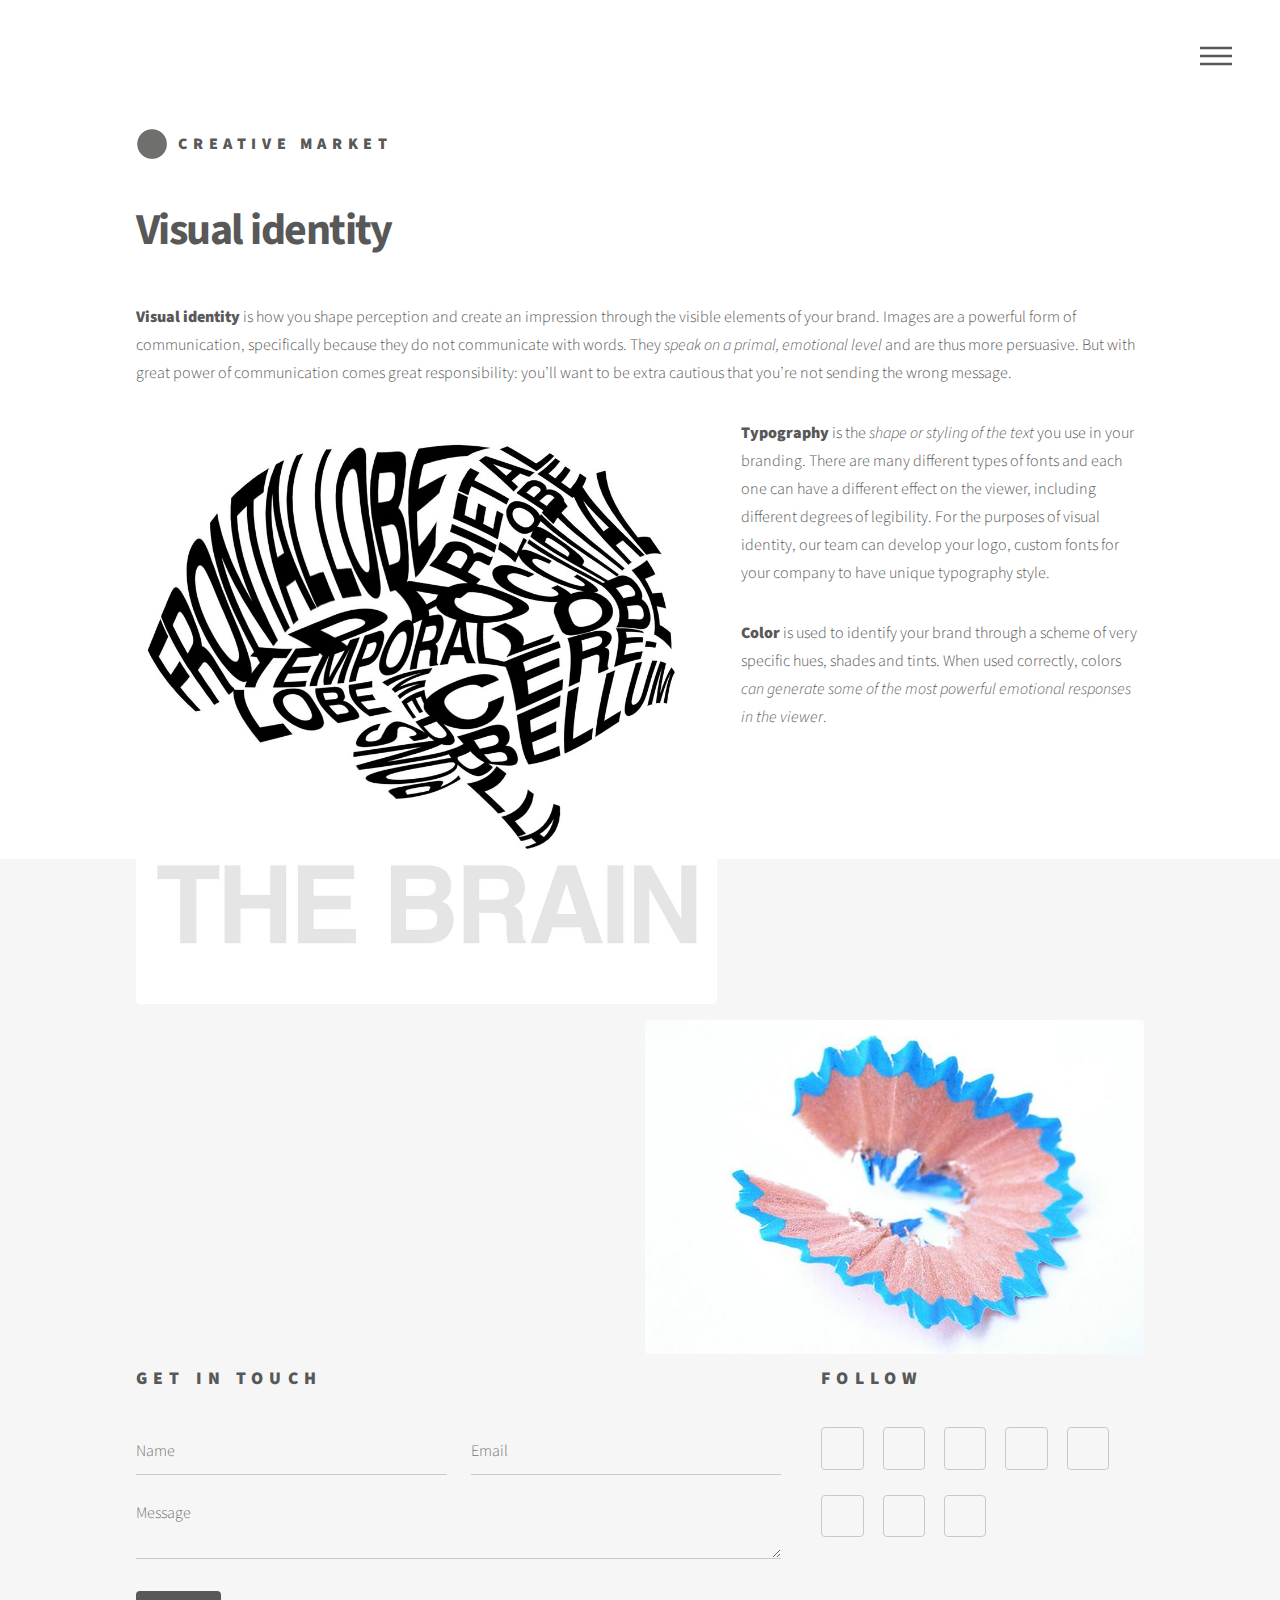
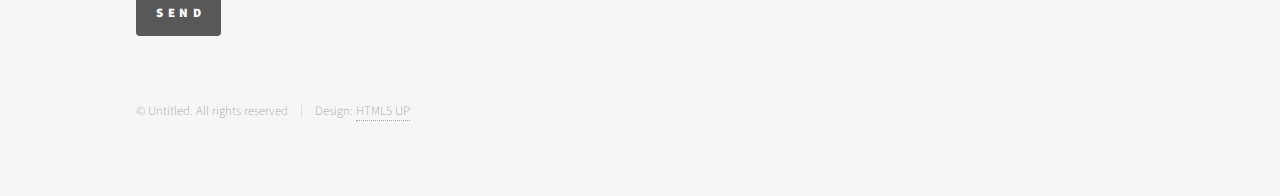
==== visual-identity.html @ d1fcfcc2 "Update visual-identity.html" ====
<!DOCTYPE HTML>

<html>
	<head>
		<meta charset="utf-8" />
		<meta name="viewport" content="width=device-width, initial-scale=1, user-scalable=no" />
		<link rel="stylesheet" href="assets/css/main.css" />
		<noscript><link rel="stylesheet" href="assets/css/noscript.css" /></noscript>
	</head>
	<body class="is-preload">
		<!-- Wrapper -->
			<div id="wrapper">

				<!-- Header -->
					<header id="header">
						<div class="inner">

							<!-- Logo -->
								<a href="index.html" class="logo">
									<span class="symbol"><img src="images/logo.jpg" alt="" /></span><span class="title">Creative Market</span>
								</a>

							<!-- Nav -->
								<nav>
									<ul>
										<li><a href="#menu">Menu</a></li>
									</ul>
								</nav>

						</div>
					</header>

				<!-- Menu -->
					<nav id="menu">
						<h2>Menu</h2>
						<ul>
							<li><a href="index.html">Home</a></li>
							<li><a href="business-analyses.html">Business analysis</a></li>
							<li><a href="social-networks.html">Social media marketing</a></li>
							<li><a href="visual-identity.html">Visual identity</a></li>
							<li><a href="elements.html">Visual identity</a></li>
						</ul>
					</nav>

				<!-- Main -->
					<div id="main">
						<div class="inner">
							<h1>Visual identity</h1>
							<p><strong>Visual identity</strong> is how you shape perception and create an impression through the visible elements of your brand.
								Images are a powerful form of communication, specifically because they do not communicate with words. 
								They <em>speak on a primal, emotional level</em> and are thus more persuasive. 
								But with great power of communication comes great responsibility: you’ll want to be extra cautious that you’re not sending the wrong message.
							</p>
							<p>
							<span class="image left"><img src="images/pic04.jpg" alt="" /></span>
							<strong>Typography</strong> is the <em>shape or styling of the text</em> you use in your branding. 
							There are many different types of fonts and each one can have a different effect on the viewer, 
							including different degrees of legibility. For the purposes of visual identity, 
							our team can develop your logo, custom fonts for your company to have unique typography style.
							</p>
							<p>
							<span class="image right"><img src="images/pic05.jpg" alt="" /></span>
							<strong>Color</strong> is used to identify your brand through a scheme of very specific hues, shades and tints.
							When used correctly, colors <em>can generate some of the most powerful emotional responses in the viewer</em>.
							</p>
						</div>
					</div>

				<!-- Footer -->
					<footer id="footer">
						<div class="inner">
							<section>
								<h2>Get in touch</h2>
								<form method="post" action="#">
									<div class="fields">
										<div class="field half">
											<input type="text" name="name" id="name" placeholder="Name" />
										</div>
										<div class="field half">
											<input type="email" name="email" id="email" placeholder="Email" />
										</div>
										<div class="field">
											<textarea name="message" id="message" placeholder="Message"></textarea>
										</div>
									</div>
									<ul class="actions">
										<li><input type="submit" value="Send" class="primary" /></li>
									</ul>
								</form>
							</section>
							<section>
								<h2>Follow</h2>
								<ul class="icons">
									<li><a href="#" class="icon brands style2 fa-twitter"><span class="label">Twitter</span></a></li>
									<li><a href="#" class="icon brands style2 fa-facebook-f"><span class="label">Facebook</span></a></li>
									<li><a href="#" class="icon brands style2 fa-instagram"><span class="label">Instagram</span></a></li>
									<li><a href="#" class="icon brands style2 fa-dribbble"><span class="label">Dribbble</span></a></li>
									<li><a href="#" class="icon brands style2 fa-github"><span class="label">GitHub</span></a></li>
									<li><a href="#" class="icon brands style2 fa-500px"><span class="label">500px</span></a></li>
									<li><a href="#" class="icon solid style2 fa-phone"><span class="label">Phone</span></a></li>
									<li><a href="#" class="icon solid style2 fa-envelope"><span class="label">Email</span></a></li>
								</ul>
							</section>
							<ul class="copyright">
								<li>&copy; Untitled. All rights reserved</li><li>Design: <a>HTML5 UP</a></li>
							</ul>
						</div>
					</footer>

			</div>

		<!-- Scripts -->
			<script src="assets/js/jquery.min.js"></script>
			<script src="assets/js/browser.min.js"></script>
			<script src="assets/js/breakpoints.min.js"></script>
			<script src="assets/js/util.js"></script>
			<script src="assets/js/main.js"></script>

	</body>
</html>
---- assets/css/main.css ----
@import url(fontawesome-all.min.css);
@import url("https://fonts.googleapis.com/css?family=Source+Sans+Pro:300,700,900");

/*
	Phantom by HTML5 UP
	html5up.net | @ajlkn
	Free for personal and commercial use under the CCA 3.0 license (html5up.net/license)
*/

html, body, div, span, applet, object,
iframe, h1, h2, h3, h4, h5, h6, p, blockquote,
pre, a, abbr, acronym, address, big, cite,
code, del, dfn, em, img, ins, kbd, q, s, samp,
small, strike, strong, sub, sup, tt, var, b,
u, i, center, dl, dt, dd, ol, ul, li, fieldset,
form, label, legend, table, caption, tbody,
tfoot, thead, tr, th, td, article, aside,
canvas, details, embed, figure, figcaption,
footer, header, hgroup, menu, nav, output, ruby,
section, summary, time, mark, audio, video {
	margin: 0;
	padding: 0;
	border: 0;
	font-size: 100%;
	font: inherit;
	vertical-align: baseline;}

article, aside, details, figcaption, figure,
footer, header, hgroup, menu, nav, section {
	display: block;}

body {
	line-height: 1;
}

ol, ul {
	list-style: none;
}

blockquote, q {
	quotes: none;
}

	blockquote:before, blockquote:after, q:before, q:after {
		content: '';
		content: none;
	}

table {
	border-collapse: collapse;
	border-spacing: 0;
}

body {
	-webkit-text-size-adjust: none;
}

mark {
	background-color: transparent;
	color: inherit;
}

input::-moz-focus-inner {
	border: 0;
	padding: 0;
}

input, select, textarea {
	-moz-appearance: none;
	-webkit-appearance: none;
	-ms-appearance: none;
	appearance: none;
}

/* Basic */

	@-ms-viewport {
		width: device-width;
	}

	body {
		-ms-overflow-style: scrollbar;
	}

	@media screen and (max-width: 480px) {

		html, body {
			min-width: 320px;
		}

	}

	html {
		box-sizing: border-box;
	}

	*, *:before, *:after {
		box-sizing: inherit;
	}

	body {
		background: #ffffff;
	}

		body.is-preload *, body.is-preload *:before, body.is-preload *:after {
			-moz-animation: none !important;
			-webkit-animation: none !important;
			-ms-animation: none !important;
			animation: none !important;
			-moz-transition: none !important;
			-webkit-transition: none !important;
			-ms-transition: none !important;
			transition: none !important;
		}

/* Type */
	/*Dubravka */
	.pink {
		color: #f2849e !important;
	}
	body, input, select, textarea {
		color: #585858;
		font-family: "Source Sans Pro", Helvetica, sans-serif;
		font-size: 16pt;
		font-weight: 300;
		line-height: 1.75;
	}

		@media screen and (max-width: 1680px) {

			body, input, select, textarea {
				font-size: 14pt;
			}

		}

		@media screen and (max-width: 1280px) {

			body, input, select, textarea {
				font-size: 12pt;
			}

		}

	a {
		-moz-transition: border-bottom-color 0.2s ease, color 0.2s ease;
		-webkit-transition: border-bottom-color 0.2s ease, color 0.2s ease;
		-ms-transition: border-bottom-color 0.2s ease, color 0.2s ease;
		transition: border-bottom-color 0.2s ease, color 0.2s ease;
		text-decoration: none;
		color: #585858;
		border-bottom: dotted 1px rgba(88, 88, 88, 0.5);
	}

		a:hover {
			border-bottom-color: transparent;
			color: #f2849e !important;
		}

	strong, b {
		font-weight: 900;
	}

	em, i {
		font-style: italic;
	}

	p {
		margin: 0 0 2em 0;
	}

	h1 {
		font-size: 2.75em;
		font-weight: 700;
		line-height: 1.3;
		margin: 0 0 1em 0;
		letter-spacing: -0.035em;
	}

		h1 a {
			color: inherit;
		}

		@media screen and (max-width: 736px) {

			h1 {
				font-size: 2em;
				margin: 0 0 1em 0;
			}

		}

		@media screen and (max-width: 360px) {

			h1 {
				font-size: 1.75em;
			}

		}

	h2, h3, h4, h5, h6 {
		font-weight: 900;
		line-height: 1.5;
		margin: 0 0 2em 0;
		text-transform: uppercase;
		letter-spacing: 0.35em;
	}

		h2 a, h3 a, h4 a, h5 a, h6 a {
			color: inherit;
		}

	h2 {
		font-size: 1.1em;
	}

	h3 {
		font-size: 1em;
	}

	h4 {
		font-size: 0.8em;
	}

	h5 {
		font-size: 0.8em;
	}

	h6 {
		font-size: 0.8em;
	}

	@media screen and (max-width: 980px) {

		h1 br, h2 br, h3 br, h4 br, h5 br, h6 br {
			display: none;
		}

	}

	@media screen and (max-width: 736px) {

		h2 {
			font-size: 1em;
		}

		h3 {
			font-size: 0.8em;
		}

	}

	sub {
		font-size: 0.8em;
		position: relative;
		top: 0.5em;
	}

	sup {
		font-size: 0.8em;
		position: relative;
		top: -0.5em;
	}

	blockquote {
		border-left: solid 4px #c9c9c9;
		font-style: italic;
		margin: 0 0 2em 0;
		padding: 0.5em 0 0.5em 2em;
	}

	code {
		background: rgba(144, 144, 144, 0.075);
		border-radius: 4px;
		border: solid 1px #c9c9c9;
		font-family: "Courier New", monospace;
		font-size: 0.9em;
		margin: 0 0.25em;
		padding: 0.25em 0.65em;
	}

	pre {
		-webkit-overflow-scrolling: touch;
		font-family: "Courier New", monospace;
		font-size: 0.9em;
		margin: 0 0 2em 0;
	}

		pre code {
			display: block;
			line-height: 1.75;
			padding: 1em 1.5em;
			overflow-x: auto;
		}

	hr {
		border: 0;
		border-bottom: solid 1px #c9c9c9;
		margin: 2em 0;
	}

		hr.major {
			margin: 3em 0;
		}

	.align-left {
		text-align: left;
	}

	.align-center {
		text-align: center;
	}

	.align-right {
		text-align: right;
	}

/* Row */

	.row {
		display: flex;
		flex-wrap: wrap;
		box-sizing: border-box;
		align-items: stretch;
	}

		.row > * {
			box-sizing: border-box;
		}

		.row.gtr-uniform > * > :last-child {
			margin-bottom: 0;
		}

		.row.aln-left {
			justify-content: flex-start;
		}

		.row.aln-center {
			justify-content: center;
		}

		.row.aln-right {
			justify-content: flex-end;
		}

		.row.aln-top {
			align-items: flex-start;
		}

		.row.aln-middle {
			align-items: center;
		}

		.row.aln-bottom {
			align-items: flex-end;
		}

		.row > .imp {
			order: -1;
		}

		.row > .col-1 {
			width: 8.33333%;
		}

		.row > .off-1 {
			margin-left: 8.33333%;
		}

		.row > .col-2 {
			width: 16.66667%;
		}

		.row > .off-2 {
			margin-left: 16.66667%;
		}

		.row > .col-3 {
			width: 25%;
		}

		.row > .off-3 {
			margin-left: 25%;
		}

		.row > .col-4 {
			width: 33.33333%;
		}

		.row > .off-4 {
			margin-left: 33.33333%;
		}

		.row > .col-5 {
			width: 41.66667%;
		}

		.row > .off-5 {
			margin-left: 41.66667%;
		}

		.row > .col-6 {
			width: 50%;
		}

		.row > .off-6 {
			margin-left: 50%;
		}

		.row > .col-7 {
			width: 58.33333%;
		}

		.row > .off-7 {
			margin-left: 58.33333%;
		}

		.row > .col-8 {
			width: 66.66667%;
		}

		.row > .off-8 {
			margin-left: 66.66667%;
		}

		.row > .col-9 {
			width: 75%;
		}

		.row > .off-9 {
			margin-left: 75%;
		}

		.row > .col-10 {
			width: 83.33333%;
		}

		.row > .off-10 {
			margin-left: 83.33333%;
		}

		.row > .col-11 {
			width: 91.66667%;
		}

		.row > .off-11 {
			margin-left: 91.66667%;
		}

		.row > .col-12 {
			width: 100%;
		}

		.row > .off-12 {
			margin-left: 100%;
		}

		.row.gtr-0 {
			margin-top: 0;
			margin-left: 0em;
		}

			.row.gtr-0 > * {
				padding: 0 0 0 0em;
			}

			.row.gtr-0.gtr-uniform {
				margin-top: 0em;
			}

				.row.gtr-0.gtr-uniform > * {
					padding-top: 0em;
				}

		.row.gtr-25 {
			margin-top: 0;
			margin-left: -0.5em;
		}

			.row.gtr-25 > * {
				padding: 0 0 0 0.5em;
			}

			.row.gtr-25.gtr-uniform {
				margin-top: -0.5em;
			}

				.row.gtr-25.gtr-uniform > * {
					padding-top: 0.5em;
				}

		.row.gtr-50 {
			margin-top: 0;
			margin-left: -1em;
		}

			.row.gtr-50 > * {
				padding: 0 0 0 1em;
			}

			.row.gtr-50.gtr-uniform {
				margin-top: -1em;
			}

				.row.gtr-50.gtr-uniform > * {
					padding-top: 1em;
				}

		.row {
			margin-top: 0;
			margin-left: -2em;
		}

			.row > * {
				padding: 0 0 0 2em;
			}

			.row.gtr-uniform {
				margin-top: -2em;
			}

				.row.gtr-uniform > * {
					padding-top: 2em;
				}

		.row.gtr-150 {
			margin-top: 0;
			margin-left: -3em;
		}

			.row.gtr-150 > * {
				padding: 0 0 0 3em;
			}

			.row.gtr-150.gtr-uniform {
				margin-top: -3em;
			}

				.row.gtr-150.gtr-uniform > * {
					padding-top: 3em;
				}

		.row.gtr-200 {
			margin-top: 0;
			margin-left: -4em;
		}

			.row.gtr-200 > * {
				padding: 0 0 0 4em;
			}

			.row.gtr-200.gtr-uniform {
				margin-top: -4em;
			}

				.row.gtr-200.gtr-uniform > * {
					padding-top: 4em;
				}

		@media screen and (max-width: 1680px) {

			.row {
				display: flex;
				flex-wrap: wrap;
				box-sizing: border-box;
				align-items: stretch;
			}

				.row > * {
					box-sizing: border-box;
				}

				.row.gtr-uniform > * > :last-child {
					margin-bottom: 0;
				}

				.row.aln-left {
					justify-content: flex-start;
				}

				.row.aln-center {
					justify-content: center;
				}

				.row.aln-right {
					justify-content: flex-end;
				}

				.row.aln-top {
					align-items: flex-start;
				}

				.row.aln-middle {
					align-items: center;
				}

				.row.aln-bottom {
					align-items: flex-end;
				}

				.row > .imp-xlarge {
					order: -1;
				}

				.row > .col-1-xlarge {
					width: 8.33333%;
				}

				.row > .off-1-xlarge {
					margin-left: 8.33333%;
				}

				.row > .col-2-xlarge {
					width: 16.66667%;
				}

				.row > .off-2-xlarge {
					margin-left: 16.66667%;
				}

				.row > .col-3-xlarge {
					width: 25%;
				}

				.row > .off-3-xlarge {
					margin-left: 25%;
				}

				.row > .col-4-xlarge {
					width: 33.33333%;
				}

				.row > .off-4-xlarge {
					margin-left: 33.33333%;
				}

				.row > .col-5-xlarge {
					width: 41.66667%;
				}

				.row > .off-5-xlarge {
					margin-left: 41.66667%;
				}

				.row > .col-6-xlarge {
					width: 50%;
				}

				.row > .off-6-xlarge {
					margin-left: 50%;
				}

				.row > .col-7-xlarge {
					width: 58.33333%;
				}

				.row > .off-7-xlarge {
					margin-left: 58.33333%;
				}

				.row > .col-8-xlarge {
					width: 66.66667%;
				}

				.row > .off-8-xlarge {
					margin-left: 66.66667%;
				}

				.row > .col-9-xlarge {
					width: 75%;
				}

				.row > .off-9-xlarge {
					margin-left: 75%;
				}

				.row > .col-10-xlarge {
					width: 83.33333%;
				}

				.row > .off-10-xlarge {
					margin-left: 83.33333%;
				}

				.row > .col-11-xlarge {
					width: 91.66667%;
				}

				.row > .off-11-xlarge {
					margin-left: 91.66667%;
				}

				.row > .col-12-xlarge {
					width: 100%;
				}

				.row > .off-12-xlarge {
					margin-left: 100%;
				}

				.row.gtr-0 {
					margin-top: 0;
					margin-left: 0em;
				}

					.row.gtr-0 > * {
						padding: 0 0 0 0em;
					}

					.row.gtr-0.gtr-uniform {
						margin-top: 0em;
					}

						.row.gtr-0.gtr-uniform > * {
							padding-top: 0em;
						}

				.row.gtr-25 {
					margin-top: 0;
					margin-left: -0.5em;
				}

					.row.gtr-25 > * {
						padding: 0 0 0 0.5em;
					}

					.row.gtr-25.gtr-uniform {
						margin-top: -0.5em;
					}

						.row.gtr-25.gtr-uniform > * {
							padding-top: 0.5em;
						}

				.row.gtr-50 {
					margin-top: 0;
					margin-left: -1em;
				}

					.row.gtr-50 > * {
						padding: 0 0 0 1em;
					}

					.row.gtr-50.gtr-uniform {
						margin-top: -1em;
					}

						.row.gtr-50.gtr-uniform > * {
							padding-top: 1em;
						}

				.row {
					margin-top: 0;
					margin-left: -2em;
				}

					.row > * {
						padding: 0 0 0 2em;
					}

					.row.gtr-uniform {
						margin-top: -2em;
					}

						.row.gtr-uniform > * {
							padding-top: 2em;
						}

				.row.gtr-150 {
					margin-top: 0;
					margin-left: -3em;
				}

					.row.gtr-150 > * {
						padding: 0 0 0 3em;
					}

					.row.gtr-150.gtr-uniform {
						margin-top: -3em;
					}

						.row.gtr-150.gtr-uniform > * {
							padding-top: 3em;
						}

				.row.gtr-200 {
					margin-top: 0;
					margin-left: -4em;
				}

					.row.gtr-200 > * {
						padding: 0 0 0 4em;
					}

					.row.gtr-200.gtr-uniform {
						margin-top: -4em;
					}

						.row.gtr-200.gtr-uniform > * {
							padding-top: 4em;
						}

		}

		@media screen and (max-width: 1280px) {

			.row {
				display: flex;
				flex-wrap: wrap;
				box-sizing: border-box;
				align-items: stretch;
			}

				.row > * {
					box-sizing: border-box;
				}

				.row.gtr-uniform > * > :last-child {
					margin-bottom: 0;
				}

				.row.aln-left {
					justify-content: flex-start;
				}

				.row.aln-center {
					justify-content: center;
				}

				.row.aln-right {
					justify-content: flex-end;
				}

				.row.aln-top {
					align-items: flex-start;
				}

				.row.aln-middle {
					align-items: center;
				}

				.row.aln-bottom {
					align-items: flex-end;
				}

				.row > .imp-large {
					order: -1;
				}

				.row > .col-1-large {
					width: 8.33333%;
				}

				.row > .off-1-large {
					margin-left: 8.33333%;
				}

				.row > .col-2-large {
					width: 16.66667%;
				}

				.row > .off-2-large {
					margin-left: 16.66667%;
				}

				.row > .col-3-large {
					width: 25%;
				}

				.row > .off-3-large {
					margin-left: 25%;
				}

				.row > .col-4-large {
					width: 33.33333%;
				}

				.row > .off-4-large {
					margin-left: 33.33333%;
				}

				.row > .col-5-large {
					width: 41.66667%;
				}

				.row > .off-5-large {
					margin-left: 41.66667%;
				}

				.row > .col-6-large {
					width: 50%;
				}

				.row > .off-6-large {
					margin-left: 50%;
				}

				.row > .col-7-large {
					width: 58.33333%;
				}

				.row > .off-7-large {
					margin-left: 58.33333%;
				}

				.row > .col-8-large {
					width: 66.66667%;
				}

				.row > .off-8-large {
					margin-left: 66.66667%;
				}

				.row > .col-9-large {
					width: 75%;
				}

				.row > .off-9-large {
					margin-left: 75%;
				}

				.row > .col-10-large {
					width: 83.33333%;
				}

				.row > .off-10-large {
					margin-left: 83.33333%;
				}

				.row > .col-11-large {
					width: 91.66667%;
				}

				.row > .off-11-large {
					margin-left: 91.66667%;
				}

				.row > .col-12-large {
					width: 100%;
				}

				.row > .off-12-large {
					margin-left: 100%;
				}

				.row.gtr-0 {
					margin-top: 0;
					margin-left: 0em;
				}

					.row.gtr-0 > * {
						padding: 0 0 0 0em;
					}

					.row.gtr-0.gtr-uniform {
						margin-top: 0em;
					}

						.row.gtr-0.gtr-uniform > * {
							padding-top: 0em;
						}

				.row.gtr-25 {
					margin-top: 0;
					margin-left: -0.5em;
				}

					.row.gtr-25 > * {
						padding: 0 0 0 0.5em;
					}

					.row.gtr-25.gtr-uniform {
						margin-top: -0.5em;
					}

						.row.gtr-25.gtr-uniform > * {
							padding-top: 0.5em;
						}

				.row.gtr-50 {
					margin-top: 0;
					margin-left: -1em;
				}

					.row.gtr-50 > * {
						padding: 0 0 0 1em;
					}

					.row.gtr-50.gtr-uniform {
						margin-top: -1em;
					}

						.row.gtr-50.gtr-uniform > * {
							padding-top: 1em;
						}

				.row {
					margin-top: 0;
					margin-left: -2em;
				}

					.row > * {
						padding: 0 0 0 2em;
					}

					.row.gtr-uniform {
						margin-top: -2em;
					}

						.row.gtr-uniform > * {
							padding-top: 2em;
						}

				.row.gtr-150 {
					margin-top: 0;
					margin-left: -3em;
				}

					.row.gtr-150 > * {
						padding: 0 0 0 3em;
					}

					.row.gtr-150.gtr-uniform {
						margin-top: -3em;
					}

						.row.gtr-150.gtr-uniform > * {
							padding-top: 3em;
						}

				.row.gtr-200 {
					margin-top: 0;
					margin-left: -4em;
				}

					.row.gtr-200 > * {
						padding: 0 0 0 4em;
					}

					.row.gtr-200.gtr-uniform {
						margin-top: -4em;
					}

						.row.gtr-200.gtr-uniform > * {
							padding-top: 4em;
						}

		}

		@media screen and (max-width: 980px) {

			.row {
				display: flex;
				flex-wrap: wrap;
				box-sizing: border-box;
				align-items: stretch;
			}

				.row > * {
					box-sizing: border-box;
				}

				.row.gtr-uniform > * > :last-child {
					margin-bottom: 0;
				}

				.row.aln-left {
					justify-content: flex-start;
				}

				.row.aln-center {
					justify-content: center;
				}

				.row.aln-right {
					justify-content: flex-end;
				}

				.row.aln-top {
					align-items: flex-start;
				}

				.row.aln-middle {
					align-items: center;
				}

				.row.aln-bottom {
					align-items: flex-end;
				}

				.row > .imp-medium {
					order: -1;
				}

				.row > .col-1-medium {
					width: 8.33333%;
				}

				.row > .off-1-medium {
					margin-left: 8.33333%;
				}

				.row > .col-2-medium {
					width: 16.66667%;
				}

				.row > .off-2-medium {
					margin-left: 16.66667%;
				}

				.row > .col-3-medium {
					width: 25%;
				}

				.row > .off-3-medium {
					margin-left: 25%;
				}

				.row > .col-4-medium {
					width: 33.33333%;
				}

				.row > .off-4-medium {
					margin-left: 33.33333%;
				}

				.row > .col-5-medium {
					width: 41.66667%;
				}

				.row > .off-5-medium {
					margin-left: 41.66667%;
				}

				.row > .col-6-medium {
					width: 50%;
				}

				.row > .off-6-medium {
					margin-left: 50%;
				}

				.row > .col-7-medium {
					width: 58.33333%;
				}

				.row > .off-7-medium {
					margin-left: 58.33333%;
				}

				.row > .col-8-medium {
					width: 66.66667%;
				}

				.row > .off-8-medium {
					margin-left: 66.66667%;
				}

				.row > .col-9-medium {
					width: 75%;
				}

				.row > .off-9-medium {
					margin-left: 75%;
				}

				.row > .col-10-medium {
					width: 83.33333%;
				}

				.row > .off-10-medium {
					margin-left: 83.33333%;
				}

				.row > .col-11-medium {
					width: 91.66667%;
				}

				.row > .off-11-medium {
					margin-left: 91.66667%;
				}

				.row > .col-12-medium {
					width: 100%;
				}

				.row > .off-12-medium {
					margin-left: 100%;
				}

				.row.gtr-0 {
					margin-top: 0;
					margin-left: 0em;
				}

					.row.gtr-0 > * {
						padding: 0 0 0 0em;
					}

					.row.gtr-0.gtr-uniform {
						margin-top: 0em;
					}

						.row.gtr-0.gtr-uniform > * {
							padding-top: 0em;
						}

				.row.gtr-25 {
					margin-top: 0;
					margin-left: -0.375em;
				}

					.row.gtr-25 > * {
						padding: 0 0 0 0.375em;
					}

					.row.gtr-25.gtr-uniform {
						margin-top: -0.375em;
					}

						.row.gtr-25.gtr-uniform > * {
							padding-top: 0.375em;
						}

				.row.gtr-50 {
					margin-top: 0;
					margin-left: -0.75em;
				}

					.row.gtr-50 > * {
						padding: 0 0 0 0.75em;
					}

					.row.gtr-50.gtr-uniform {
						margin-top: -0.75em;
					}

						.row.gtr-50.gtr-uniform > * {
							padding-top: 0.75em;
						}

				.row {
					margin-top: 0;
					margin-left: -1.5em;
				}

					.row > * {
						padding: 0 0 0 1.5em;
					}

					.row.gtr-uniform {
						margin-top: -1.5em;
					}

						.row.gtr-uniform > * {
							padding-top: 1.5em;
						}

				.row.gtr-150 {
					margin-top: 0;
					margin-left: -2.25em;
				}

					.row.gtr-150 > * {
						padding: 0 0 0 2.25em;
					}

					.row.gtr-150.gtr-uniform {
						margin-top: -2.25em;
					}

						.row.gtr-150.gtr-uniform > * {
							padding-top: 2.25em;
						}

				.row.gtr-200 {
					margin-top: 0;
					margin-left: -3em;
				}

					.row.gtr-200 > * {
						padding: 0 0 0 3em;
					}

					.row.gtr-200.gtr-uniform {
						margin-top: -3em;
					}

						.row.gtr-200.gtr-uniform > * {
							padding-top: 3em;
						}

		}

		@media screen and (max-width: 736px) {

			.row {
				display: flex;
				flex-wrap: wrap;
				box-sizing: border-box;
				align-items: stretch;
			}

				.row > * {
					box-sizing: border-box;
				}

				.row.gtr-uniform > * > :last-child {
					margin-bottom: 0;
				}

				.row.aln-left {
					justify-content: flex-start;
				}

				.row.aln-center {
					justify-content: center;
				}

				.row.aln-right {
					justify-content: flex-end;
				}

				.row.aln-top {
					align-items: flex-start;
				}

				.row.aln-middle {
					align-items: center;
				}

				.row.aln-bottom {
					align-items: flex-end;
				}

				.row > .imp-small {
					order: -1;
				}

				.row > .col-1-small {
					width: 8.33333%;
				}

				.row > .off-1-small {
					margin-left: 8.33333%;
				}

				.row > .col-2-small {
					width: 16.66667%;
				}

				.row > .off-2-small {
					margin-left: 16.66667%;
				}

				.row > .col-3-small {
					width: 25%;
				}

				.row > .off-3-small {
					margin-left: 25%;
				}

				.row > .col-4-small {
					width: 33.33333%;
				}

				.row > .off-4-small {
					margin-left: 33.33333%;
				}

				.row > .col-5-small {
					width: 41.66667%;
				}

				.row > .off-5-small {
					margin-left: 41.66667%;
				}

				.row > .col-6-small {
					width: 50%;
				}

				.row > .off-6-small {
					margin-left: 50%;
				}

				.row > .col-7-small {
					width: 58.33333%;
				}

				.row > .off-7-small {
					margin-left: 58.33333%;
				}

				.row > .col-8-small {
					width: 66.66667%;
				}

				.row > .off-8-small {
					margin-left: 66.66667%;
				}

				.row > .col-9-small {
					width: 75%;
				}

				.row > .off-9-small {
					margin-left: 75%;
				}

				.row > .col-10-small {
					width: 83.33333%;
				}

				.row > .off-10-small {
					margin-left: 83.33333%;
				}

				.row > .col-11-small {
					width: 91.66667%;
				}

				.row > .off-11-small {
					margin-left: 91.66667%;
				}

				.row > .col-12-small {
					width: 100%;
				}

				.row > .off-12-small {
					margin-left: 100%;
				}

				.row.gtr-0 {
					margin-top: 0;
					margin-left: 0em;
				}

					.row.gtr-0 > * {
						padding: 0 0 0 0em;
					}

					.row.gtr-0.gtr-uniform {
						margin-top: 0em;
					}

						.row.gtr-0.gtr-uniform > * {
							padding-top: 0em;
						}

				.row.gtr-25 {
					margin-top: 0;
					margin-left: -0.25em;
				}

					.row.gtr-25 > * {
						padding: 0 0 0 0.25em;
					}

					.row.gtr-25.gtr-uniform {
						margin-top: -0.25em;
					}

						.row.gtr-25.gtr-uniform > * {
							padding-top: 0.25em;
						}

				.row.gtr-50 {
					margin-top: 0;
					margin-left: -0.5em;
				}

					.row.gtr-50 > * {
						padding: 0 0 0 0.5em;
					}

					.row.gtr-50.gtr-uniform {
						margin-top: -0.5em;
					}

						.row.gtr-50.gtr-uniform > * {
							padding-top: 0.5em;
						}

				.row {
					margin-top: 0;
					margin-left: -1em;
				}

					.row > * {
						padding: 0 0 0 1em;
					}

					.row.gtr-uniform {
						margin-top: -1em;
					}

						.row.gtr-uniform > * {
							padding-top: 1em;
						}

				.row.gtr-150 {
					margin-top: 0;
					margin-left: -1.5em;
				}

					.row.gtr-150 > * {
						padding: 0 0 0 1.5em;
					}

					.row.gtr-150.gtr-uniform {
						margin-top: -1.5em;
					}

						.row.gtr-150.gtr-uniform > * {
							padding-top: 1.5em;
						}

				.row.gtr-200 {
					margin-top: 0;
					margin-left: -2em;
				}

					.row.gtr-200 > * {
						padding: 0 0 0 2em;
					}

					.row.gtr-200.gtr-uniform {
						margin-top: -2em;
					}

						.row.gtr-200.gtr-uniform > * {
							padding-top: 2em;
						}

		}

		@media screen and (max-width: 480px) {

			.row {
				display: flex;
				flex-wrap: wrap;
				box-sizing: border-box;
				align-items: stretch;
			}

				.row > * {
					box-sizing: border-box;
				}

				.row.gtr-uniform > * > :last-child {
					margin-bottom: 0;
				}

				.row.aln-left {
					justify-content: flex-start;
				}

				.row.aln-center {
					justify-content: center;
				}

				.row.aln-right {
					justify-content: flex-end;
				}

				.row.aln-top {
					align-items: flex-start;
				}

				.row.aln-middle {
					align-items: center;
				}

				.row.aln-bottom {
					align-items: flex-end;
				}

				.row > .imp-xsmall {
					order: -1;
				}

				.row > .col-1-xsmall {
					width: 8.33333%;
				}

				.row > .off-1-xsmall {
					margin-left: 8.33333%;
				}

				.row > .col-2-xsmall {
					width: 16.66667%;
				}

				.row > .off-2-xsmall {
					margin-left: 16.66667%;
				}

				.row > .col-3-xsmall {
					width: 25%;
				}

				.row > .off-3-xsmall {
					margin-left: 25%;
				}

				.row > .col-4-xsmall {
					width: 33.33333%;
				}

				.row > .off-4-xsmall {
					margin-left: 33.33333%;
				}

				.row > .col-5-xsmall {
					width: 41.66667%;
				}

				.row > .off-5-xsmall {
					margin-left: 41.66667%;
				}

				.row > .col-6-xsmall {
					width: 50%;
				}

				.row > .off-6-xsmall {
					margin-left: 50%;
				}

				.row > .col-7-xsmall {
					width: 58.33333%;
				}

				.row > .off-7-xsmall {
					margin-left: 58.33333%;
				}

				.row > .col-8-xsmall {
					width: 66.66667%;
				}

				.row > .off-8-xsmall {
					margin-left: 66.66667%;
				}

				.row > .col-9-xsmall {
					width: 75%;
				}

				.row > .off-9-xsmall {
					margin-left: 75%;
				}

				.row > .col-10-xsmall {
					width: 83.33333%;
				}

				.row > .off-10-xsmall {
					margin-left: 83.33333%;
				}

				.row > .col-11-xsmall {
					width: 91.66667%;
				}

				.row > .off-11-xsmall {
					margin-left: 91.66667%;
				}

				.row > .col-12-xsmall {
					width: 100%;
				}

				.row > .off-12-xsmall {
					margin-left: 100%;
				}

				.row.gtr-0 {
					margin-top: 0;
					margin-left: 0em;
				}

					.row.gtr-0 > * {
						padding: 0 0 0 0em;
					}

					.row.gtr-0.gtr-uniform {
						margin-top: 0em;
					}

						.row.gtr-0.gtr-uniform > * {
							padding-top: 0em;
						}

				.row.gtr-25 {
					margin-top: 0;
					margin-left: -0.25em;
				}

					.row.gtr-25 > * {
						padding: 0 0 0 0.25em;
					}

					.row.gtr-25.gtr-uniform {
						margin-top: -0.25em;
					}

						.row.gtr-25.gtr-uniform > * {
							padding-top: 0.25em;
						}

				.row.gtr-50 {
					margin-top: 0;
					margin-left: -0.5em;
				}

					.row.gtr-50 > * {
						padding: 0 0 0 0.5em;
					}

					.row.gtr-50.gtr-uniform {
						margin-top: -0.5em;
					}

						.row.gtr-50.gtr-uniform > * {
							padding-top: 0.5em;
						}

				.row {
					margin-top: 0;
					margin-left: -1em;
				}

					.row > * {
						padding: 0 0 0 1em;
					}

					.row.gtr-uniform {
						margin-top: -1em;
					}

						.row.gtr-uniform > * {
							padding-top: 1em;
						}

				.row.gtr-150 {
					margin-top: 0;
					margin-left: -1.5em;
				}

					.row.gtr-150 > * {
						padding: 0 0 0 1.5em;
					}

					.row.gtr-150.gtr-uniform {
						margin-top: -1.5em;
					}

						.row.gtr-150.gtr-uniform > * {
							padding-top: 1.5em;
						}

				.row.gtr-200 {
					margin-top: 0;
					margin-left: -2em;
				}

					.row.gtr-200 > * {
						padding: 0 0 0 2em;
					}

					.row.gtr-200.gtr-uniform {
						margin-top: -2em;
					}

						.row.gtr-200.gtr-uniform > * {
							padding-top: 2em;
						}

		}

/* Section/Article */

	section.special, article.special {
		text-align: center;
	}

	header p {
		margin-top: -1em;
	}

	@media screen and (max-width: 736px) {

		header p {
			margin-top: 0;
		}

	}

/* Icon */

	.icon {
		text-decoration: none;
		border-bottom: none;
		position: relative;
	}

		.icon:before {
			-moz-osx-font-smoothing: grayscale;
			-webkit-font-smoothing: antialiased;
			display: inline-block;
			font-style: normal;
			font-variant: normal;
			text-rendering: auto;
			line-height: 1;
			text-transform: none !important;
			font-family: 'Font Awesome 5 Free';
			font-weight: 400;
		}

		.icon > .label {
			display: none;
		}

		.icon:before {
			line-height: inherit;
		}

		.icon.solid:before {
			font-weight: 900;
		}

		.icon.brands:before {
			font-family: 'Font Awesome 5 Brands';
		}

		.icon.style2 {
			-moz-transition: background-color 0.2s ease-in-out, color 0.2s ease-in-out, border-color 0.2s ease-in-out;
			-webkit-transition: background-color 0.2s ease-in-out, color 0.2s ease-in-out, border-color 0.2s ease-in-out;
			-ms-transition: background-color 0.2s ease-in-out, color 0.2s ease-in-out, border-color 0.2s ease-in-out;
			transition: background-color 0.2s ease-in-out, color 0.2s ease-in-out, border-color 0.2s ease-in-out;
			background-color: transparent;
			border: solid 1px #c9c9c9;
			border-radius: 4px;
			width: 2.65em;
			height: 2.65em;
			display: inline-block;
			text-align: center;
			line-height: 2.65em;
			color: inherit;
		}

			.icon.style2:before {
				font-size: 1.1em;
			}

			.icon.style2:hover {
				color: #f2849e;
				border-color: #f2849e;
			}

			.icon.style2:active {
				background-color: rgba(242, 132, 158, 0.1);
			}

/* List */

	ol {
		list-style: decimal;
		margin: 0 0 2em 0;
		padding-left: 1.25em;
	}

		ol li {
			padding-left: 0.25em;
		}

	ul {
		list-style: disc;
		margin: 0 0 2em 0;
		padding-left: 1em;
	}

		ul li {
			padding-left: 0.5em;
		}

		ul.alt {
			list-style: none;
			padding-left: 0;
		}

			ul.alt li {
				border-top: solid 1px #c9c9c9;
				padding: 0.5em 0;
			}

				ul.alt li:first-child {
					border-top: 0;
					padding-top: 0;
				}

	dl {
		margin: 0 0 2em 0;
	}

		dl dt {
			display: block;
			font-weight: 900;
			margin: 0 0 1em 0;
		}

		dl dd {
			margin-left: 2em;
		}

/* Actions */

	ul.actions {
		display: -moz-flex;
		display: -webkit-flex;
		display: -ms-flex;
		display: flex;
		cursor: default;
		list-style: none;
		margin-left: -1em;
		padding-left: 0;
	}

		ul.actions li {
			padding: 0 0 0 1em;
			vertical-align: middle;
		}

		ul.actions.special {
			-moz-justify-content: center;
			-webkit-justify-content: center;
			-ms-justify-content: center;
			justify-content: center;
			width: 100%;
			margin-left: 0;
		}

			ul.actions.special li:first-child {
				padding-left: 0;
			}

		ul.actions.stacked {
			-moz-flex-direction: column;
			-webkit-flex-direction: column;
			-ms-flex-direction: column;
			flex-direction: column;
			margin-left: 0;
		}

			ul.actions.stacked li {
				padding: 1.3em 0 0 0;
			}

				ul.actions.stacked li:first-child {
					padding-top: 0;
				}

		ul.actions.fit {
			width: calc(100% + 1em);
		}

			ul.actions.fit li {
				-moz-flex-grow: 1;
				-webkit-flex-grow: 1;
				-ms-flex-grow: 1;
				flex-grow: 1;
				-moz-flex-shrink: 1;
				-webkit-flex-shrink: 1;
				-ms-flex-shrink: 1;
				flex-shrink: 1;
				width: 100%;
			}

				ul.actions.fit li > * {
					width: 100%;
				}

			ul.actions.fit.stacked {
				width: 100%;
			}

		@media screen and (max-width: 480px) {

			ul.actions:not(.fixed) {
				-moz-flex-direction: column;
				-webkit-flex-direction: column;
				-ms-flex-direction: column;
				flex-direction: column;
				margin-left: 0;
				width: 100% !important;
			}

				ul.actions:not(.fixed) li {
					-moz-flex-grow: 1;
					-webkit-flex-grow: 1;
					-ms-flex-grow: 1;
					flex-grow: 1;
					-moz-flex-shrink: 1;
					-webkit-flex-shrink: 1;
					-ms-flex-shrink: 1;
					flex-shrink: 1;
					padding: 1em 0 0 0;
					text-align: center;
					width: 100%;
				}

					ul.actions:not(.fixed) li > * {
						width: 100%;
					}

					ul.actions:not(.fixed) li:first-child {
						padding-top: 0;
					}

					ul.actions:not(.fixed) li input[type="submit"],
					ul.actions:not(.fixed) li input[type="reset"],
					ul.actions:not(.fixed) li input[type="button"],
					ul.actions:not(.fixed) li button,
					ul.actions:not(.fixed) li .button {
						width: 100%;
					}

						ul.actions:not(.fixed) li input[type="submit"].icon:before,
						ul.actions:not(.fixed) li input[type="reset"].icon:before,
						ul.actions:not(.fixed) li input[type="button"].icon:before,
						ul.actions:not(.fixed) li button.icon:before,
						ul.actions:not(.fixed) li .button.icon:before {
							margin-left: -0.5rem;
						}

		}

/* Icons */

	ul.icons {
		cursor: default;
		list-style: none;
		padding-left: 0;
		margin: -1em 0 2em -1em;
	}

		ul.icons li {
			display: inline-block;
			padding: 1em 0 0 1em;
		}

/* Form */

	form {
		margin: 0 0 2em 0;
		overflow-x: hidden;
	}

		form > :last-child {
			margin-bottom: 0;
		}

		form > .fields {
			display: -moz-flex;
			display: -webkit-flex;
			display: -ms-flex;
			display: flex;
			-moz-flex-wrap: wrap;
			-webkit-flex-wrap: wrap;
			-ms-flex-wrap: wrap;
			flex-wrap: wrap;
			width: calc(100% + 3em);
			margin: -1.5em 0 2em -1.5em;
		}

			form > .fields > .field {
				-moz-flex-grow: 0;
				-webkit-flex-grow: 0;
				-ms-flex-grow: 0;
				flex-grow: 0;
				-moz-flex-shrink: 0;
				-webkit-flex-shrink: 0;
				-ms-flex-shrink: 0;
				flex-shrink: 0;
				padding: 1.5em 0 0 1.5em;
				width: calc(100% - 1.5em);
			}

				form > .fields > .field.half {
					width: calc(50% - 0.75em);
				}

				form > .fields > .field.third {
					width: calc(100%/3 - 0.5em);
				}

				form > .fields > .field.quarter {
					width: calc(25% - 0.375em);
				}

		@media screen and (max-width: 480px) {

			form > .fields {
				width: calc(100% + 3em);
				margin: -1.5em 0 2em -1.5em;
			}

				form > .fields > .field {
					padding: 1.5em 0 0 1.5em;
					width: calc(100% - 1.5em);
				}

					form > .fields > .field.half {
						width: calc(100% - 1.5em);
					}

					form > .fields > .field.third {
						width: calc(100% - 1.5em);
					}

					form > .fields > .field.quarter {
						width: calc(100% - 1.5em);
					}

		}

	label {
		display: block;
		font-size: 0.9em;
		font-weight: 900;
		margin: 0 0 1em 0;
	}

	input[type="text"],
	input[type="password"],
	input[type="email"],
	input[type="tel"],
	select,
	textarea {
		-moz-appearance: none;
		-webkit-appearance: none;
		-ms-appearance: none;
		appearance: none;
		background-color: transparent;
		border: none;
		border-radius: 0;
		border-bottom: solid 1px #c9c9c9;
		color: inherit;
		display: block;
		outline: 0;
		padding: 0;
		text-decoration: none;
		width: 100%;
	}

		input[type="text"]:invalid,
		input[type="password"]:invalid,
		input[type="email"]:invalid,
		input[type="tel"]:invalid,
		select:invalid,
		textarea:invalid {
			box-shadow: none;
		}

		input[type="text"]:focus,
		input[type="password"]:focus,
		input[type="email"]:focus,
		input[type="tel"]:focus,
		select:focus,
		textarea:focus {
			border-bottom-color: #f2849e;
			box-shadow: inset 0 -1px 0 0 #f2849e;
		}

	select {
		background-image: url("data:image/svg+xml;charset=utf8,%3Csvg xmlns='http://www.w3.org/2000/svg' width='40' height='40' preserveAspectRatio='none' viewBox='0 0 40 40'%3E%3Cpath d='M9.4,12.3l10.4,10.4l10.4-10.4c0.2-0.2,0.5-0.4,0.9-0.4c0.3,0,0.6,0.1,0.9,0.4l3.3,3.3c0.2,0.2,0.4,0.5,0.4,0.9 c0,0.4-0.1,0.6-0.4,0.9L20.7,31.9c-0.2,0.2-0.5,0.4-0.9,0.4c-0.3,0-0.6-0.1-0.9-0.4L4.3,17.3c-0.2-0.2-0.4-0.5-0.4-0.9 c0-0.4,0.1-0.6,0.4-0.9l3.3-3.3c0.2-0.2,0.5-0.4,0.9-0.4S9.1,12.1,9.4,12.3z' fill='%23c9c9c9' /%3E%3C/svg%3E");
		background-size: 1.25rem;
		background-repeat: no-repeat;
		background-position: calc(100% - 1rem) center;
		height: 3em;
		padding-right: 3em;
		text-overflow: ellipsis;
	}

		select option {
			background: #ffffff;
		}

		select:focus::-ms-value {
			background-color: transparent;
		}

		select::-ms-expand {
			display: none;
		}

	input[type="text"],
	input[type="password"],
	input[type="email"],
	select {
		height: 3em;
	}

	textarea {
		padding: 0;
		min-height: 3.75em;
	}

	input[type="checkbox"],
	input[type="radio"] {
		-moz-appearance: none;
		-webkit-appearance: none;
		-ms-appearance: none;
		appearance: none;
		display: block;
		float: left;
		margin-right: -2em;
		opacity: 0;
		width: 1em;
		z-index: -1;
	}

		input[type="checkbox"] + label,
		input[type="radio"] + label {
			text-decoration: none;
			color: #585858;
			cursor: pointer;
			display: inline-block;
			font-size: 1em;
			font-weight: 300;
			padding-left: 2.55em;
			padding-right: 0.75em;
			position: relative;
		}

			input[type="checkbox"] + label:before,
			input[type="radio"] + label:before {
				-moz-osx-font-smoothing: grayscale;
				-webkit-font-smoothing: antialiased;
				display: inline-block;
				font-style: normal;
				font-variant: normal;
				text-rendering: auto;
				line-height: 1;
				text-transform: none !important;
				font-family: 'Font Awesome 5 Free';
				font-weight: 900;
			}

			input[type="checkbox"] + label:before,
			input[type="radio"] + label:before {
				border-radius: 4px;
				border: solid 1px #c9c9c9;
				content: '';
				display: inline-block;
				font-size: 0.8em;
				height: 2.25em;
				left: 0;
				line-height: 2.25em;
				position: absolute;
				text-align: center;
				top: 0;
				width: 2.25em;
			}

		input[type="checkbox"]:checked + label:before,
		input[type="radio"]:checked + label:before {
			background: #585858;
			border-color: #585858;
			color: #ffffff;
			content: '\f00c';
		}

		input[type="checkbox"]:focus + label:before,
		input[type="radio"]:focus + label:before {
			border-color: #f2849e;
			box-shadow: 0 0 0 1px #f2849e;
		}

	input[type="checkbox"] + label:before {
		border-radius: 4px;
	}

	input[type="radio"] + label:before {
		border-radius: 100%;
	}

/* Box */

	.box {
		border-radius: 4px;
		border: solid 1px #c9c9c9;
		margin-bottom: 2em;
		padding: 1.5em;
	}

		.box > :last-child,
		.box > :last-child > :last-child,
		.box > :last-child > :last-child > :last-child {
			margin-bottom: 0;
		}

		.box.alt {
			border: 0;
			border-radius: 0;
			padding: 0;
		}

/* Image */

	.image {
		border-radius: 4px;
		border: 0;
		display: inline-block;
		position: relative;
	}

		.image img {
			border-radius: 4px;
			display: block;
		}

		.image.left, .image.right {
			max-width: 60%;
		}

			.image.left img, .image.right img {
				width: 100%;
			}

		.image.left {
			float: left;
			padding: 0 1.5em 1em 0;
			top: 0.25em;
		}

		.image.right {
			float: right;
			padding: 0 0 1em 1.5em;
			top: 0.25em;
		}

		.image.fit {
			display: block;
			margin: 0 0 2em 0;
			width: 100%;
		}

			.image.fit img {
				width: 100%;
			}

		.image.main {
			display: block;
			margin: 0 0 3em 0;
			width: 100%;
		}

			.image.main img {
				width: 100%;
			}

			@media screen and (max-width: 736px) {

				.image.main {
					margin: 0 0 2em 0;
				}

			}

/* Table */

	.table-wrapper {
		-webkit-overflow-scrolling: touch;
		overflow-x: auto;
	}

	table {
		margin: 0 0 2em 0;
		width: 100%;
	}

		table tbody tr {
			border: solid 1px #c9c9c9;
			border-left: 0;
			border-right: 0;
		}

			table tbody tr:nth-child(2n + 1) {
				background-color: rgba(144, 144, 144, 0.075);
			}

		table td {
			padding: 0.75em 0.75em;
		}

		table th {
			font-size: 0.9em;
			font-weight: 900;
			padding: 0 0.75em 0.75em 0.75em;
			text-align: left;
		}

		table thead {
			border-bottom: solid 2px #c9c9c9;
		}

		table tfoot {
			border-top: solid 2px #c9c9c9;
		}

		table.alt {
			border-collapse: separate;
		}

			table.alt tbody tr td {
				border: solid 1px #c9c9c9;
				border-left-width: 0;
				border-top-width: 0;
			}

				table.alt tbody tr td:first-child {
					border-left-width: 1px;
				}

			table.alt tbody tr:first-child td {
				border-top-width: 1px;
			}

			table.alt thead {
				border-bottom: 0;
			}

			table.alt tfoot {
				border-top: 0;
			}

/* Button */

	input[type="submit"],
	input[type="reset"],
	input[type="button"],
	button,
	.button {
		-moz-appearance: none;
		-webkit-appearance: none;
		-ms-appearance: none;
		appearance: none;
		-moz-transition: background-color 0.2s ease-in-out, color 0.2s ease-in-out, box-shadow 0.2s ease-in-out;
		-webkit-transition: background-color 0.2s ease-in-out, color 0.2s ease-in-out, box-shadow 0.2s ease-in-out;
		-ms-transition: background-color 0.2s ease-in-out, color 0.2s ease-in-out, box-shadow 0.2s ease-in-out;
		transition: background-color 0.2s ease-in-out, color 0.2s ease-in-out, box-shadow 0.2s ease-in-out;
		background-color: transparent;
		border-radius: 4px;
		border: 0;
		box-shadow: inset 0 0 0 2px #585858;
		color: #585858 !important;
		cursor: pointer;
		display: inline-block;
		font-size: 0.8em;
		font-weight: 900;
		height: 3.5em;
		letter-spacing: 0.35em;
		line-height: 3.45em;
		overflow: hidden;
		padding: 0 1.25em 0 1.6em;
		text-align: center;
		text-decoration: none;
		text-overflow: ellipsis;
		text-transform: uppercase;
		white-space: nowrap;
	}

		input[type="submit"].icon:before,
		input[type="reset"].icon:before,
		input[type="button"].icon:before,
		button.icon:before,
		.button.icon:before {
			margin-right: 0.5em;
		}

		input[type="submit"].fit,
		input[type="reset"].fit,
		input[type="button"].fit,
		button.fit,
		.button.fit {
			width: 100%;
		}

		input[type="submit"]:hover,
		input[type="reset"]:hover,
		input[type="button"]:hover,
		button:hover,
		.button:hover {
			color: #f2849e !important;
			box-shadow: inset 0 0 0 2px #f2849e;
		}

		input[type="submit"]:active,
		input[type="reset"]:active,
		input[type="button"]:active,
		button:active,
		.button:active {
			background-color: rgba(242, 132, 158, 0.1);
		}

		input[type="submit"].small,
		input[type="reset"].small,
		input[type="button"].small,
		button.small,
		.button.small {
			font-size: 0.6em;
		}

		input[type="submit"].large,
		input[type="reset"].large,
		input[type="button"].large,
		button.large,
		.button.large {
			font-size: 1em;
		}

		input[type="submit"].primary,
		input[type="reset"].primary,
		input[type="button"].primary,
		button.primary,
		.button.primary {
			box-shadow: none;
			background-color: #585858;
			color: #ffffff !important;
		}

			input[type="submit"].primary:hover,
			input[type="reset"].primary:hover,
			input[type="button"].primary:hover,
			button.primary:hover,
			.button.primary:hover {
				background-color: #f2849e;
			}

			input[type="submit"].primary:active,
			input[type="reset"].primary:active,
			input[type="button"].primary:active,
			button.primary:active,
			.button.primary:active {
				background-color: #ee5f81;
			}

		input[type="submit"].disabled, input[type="submit"]:disabled,
		input[type="reset"].disabled,
		input[type="reset"]:disabled,
		input[type="button"].disabled,
		input[type="button"]:disabled,
		button.disabled,
		button:disabled,
		.button.disabled,
		.button:disabled {
			pointer-events: none;
			opacity: 0.25;
		}

/* Tiles */

	.tiles {
		display: -moz-flex;
		display: -webkit-flex;
		display: -ms-flex;
		display: flex;
		-moz-flex-wrap: wrap;
		-webkit-flex-wrap: wrap;
		-ms-flex-wrap: wrap;
		flex-wrap: wrap;
		postiion: relative;
		margin: -2.5em 0 0 -2.5em;
	}

		.tiles article {
			-moz-transition: -moz-transform 0.5s ease, opacity 0.5s ease;
			-webkit-transition: -webkit-transform 0.5s ease, opacity 0.5s ease;
			-ms-transition: -ms-transform 0.5s ease, opacity 0.5s ease;
			transition: transform 0.5s ease, opacity 0.5s ease;
			position: relative;
			width: calc(33.33333% - 2.5em);
			margin: 2.5em 0 0 2.5em;
		}

			.tiles article > .image {
				-moz-transition: -moz-transform 0.5s ease;
				-webkit-transition: -webkit-transform 0.5s ease;
				-ms-transition: -ms-transform 0.5s ease;
				transition: transform 0.5s ease;
				position: relative;
				display: block;
				width: 100%;
				border-radius: 4px;
				overflow: hidden;
			}

				.tiles article > .image img {
					display: block;
					width: 100%;
				}

				.tiles article > .image:before {
					pointer-events: none;
					-moz-transition: background-color 0.5s ease, opacity 0.5s ease;
					-webkit-transition: background-color 0.5s ease, opacity 0.5s ease;
					-ms-transition: background-color 0.5s ease, opacity 0.5s ease;
					transition: background-color 0.5s ease, opacity 0.5s ease;
					content: '';
					display: block;
					position: absolute;
					top: 0;
					left: 0;
					width: 100%;
					height: 100%;
					opacity: 1.0;
					z-index: 1;
					opacity: 0.8;
				}

				.tiles article > .image:after {
					pointer-events: none;
					-moz-transition: opacity 0.5s ease;
					-webkit-transition: opacity 0.5s ease;
					-ms-transition: opacity 0.5s ease;
					transition: opacity 0.5s ease;
					content: '';
					display: block;
					position: absolute;
					top: 0;
					left: 0;
					width: 100%;
					height: 100%;
					background-image: url("data:image/svg+xml;charset=utf8,%3Csvg xmlns='http://www.w3.org/2000/svg' width='100' height='100' viewBox='0 0 100 100' preserveAspectRatio='none'%3E%3Cstyle%3Eline %7B stroke-width: 0.25px%3B stroke: %23ffffff%3B %7D%3C/style%3E%3Cline x1='0' y1='0' x2='100' y2='100' /%3E%3Cline x1='100' y1='0' x2='0' y2='100' /%3E%3C/svg%3E");
					background-position: center;
					background-repeat: no-repeat;
					background-size: 100% 100%;
					opacity: 0.25;
					z-index: 2;
				}

			.tiles article > a {
				display: -moz-flex;
				display: -webkit-flex;
				display: -ms-flex;
				display: flex;
				-moz-flex-direction: column;
				-webkit-flex-direction: column;
				-ms-flex-direction: column;
				flex-direction: column;
				-moz-align-items: center;
				-webkit-align-items: center;
				-ms-align-items: center;
				align-items: center;
				-moz-justify-content: center;
				-webkit-justify-content: center;
				-ms-justify-content: center;
				justify-content: center;
				-moz-transition: background-color 0.5s ease, -moz-transform 0.5s ease;
				-webkit-transition: background-color 0.5s ease, -webkit-transform 0.5s ease;
				-ms-transition: background-color 0.5s ease, -ms-transform 0.5s ease;
				transition: background-color 0.5s ease, transform 0.5s ease;
				position: absolute;
				top: 0;
				left: 0;
				width: 100%;
				height: 100%;
				padding: 1em;
				border-radius: 4px;
				border-bottom: 0;
				color: #ffffff;
				text-align: center;
				text-decoration: none;
				z-index: 3;
			}

				.tiles article > a > :last-child {
					margin: 0;
				}

				.tiles article > a:hover {
					color: #ffffff !important;
				}

				.tiles article > a h2 {
					margin: 0;
				}

				.tiles article > a .content {
					-moz-transition: max-height 0.5s ease, opacity 0.5s ease;
					-webkit-transition: max-height 0.5s ease, opacity 0.5s ease;
					-ms-transition: max-height 0.5s ease, opacity 0.5s ease;
					transition: max-height 0.5s ease, opacity 0.5s ease;
					width: 100%;
					max-height: 0;
					line-height: 1.5;
					margin-top: 0.35em;
					opacity: 0;
				}

					.tiles article > a .content > :last-child {
						margin-bottom: 0;
					}

			.tiles article.style1 > .image:before {
				background-color: #f2849e;
			}

			.tiles article.style2 > .image:before {
				background-color: #7ecaf6;
			}

			.tiles article.style3 > .image:before {
				background-color: #7bd0c1;
			}

			.tiles article.style4 > .image:before {
				background-color: #c75b9b;
			}

			.tiles article.style5 > .image:before {
				background-color: #ae85ca;
			}

			.tiles article.style6 > .image:before {
				background-color: #8499e7;
			}

			body:not(.is-touch) .tiles article:hover > .image {
				-moz-transform: scale(1.1);
				-webkit-transform: scale(1.1);
				-ms-transform: scale(1.1);
				transform: scale(1.1);
			}

				body:not(.is-touch) .tiles article:hover > .image:before {
					background-color: #333333;
					opacity: 0.35;
				}

				body:not(.is-touch) .tiles article:hover > .image:after {
					opacity: 0;
				}

			body:not(.is-touch) .tiles article:hover .content {
				max-height: 15em;
				opacity: 1;
			}

		* + .tiles {
			margin-top: 2em;
		}

		body.is-preload .tiles article {
			-moz-transform: scale(0.9);
			-webkit-transform: scale(0.9);
			-ms-transform: scale(0.9);
			transform: scale(0.9);
			opacity: 0;
		}

		body.is-touch .tiles article .content {
			max-height: 15em;
			opacity: 1;
		}

		@media screen and (max-width: 1280px) {

			.tiles {
				margin: -1.25em 0 0 -1.25em;
			}

				.tiles article {
					width: calc(33.33333% - 1.25em);
					margin: 1.25em 0 0 1.25em;
				}

		}

		@media screen and (max-width: 980px) {

			.tiles {
				margin: -2.5em 0 0 -2.5em;
			}

				.tiles article {
					width: calc(50% - 2.5em);
					margin: 2.5em 0 0 2.5em;
				}

		}

		@media screen and (max-width: 736px) {

			.tiles {
				margin: -1.25em 0 0 -1.25em;
			}

				.tiles article {
					width: calc(50% - 1.25em);
					margin: 1.25em 0 0 1.25em;
				}

					.tiles article:hover > .image {
						-moz-transform: scale(1.0);
						-webkit-transform: scale(1.0);
						-ms-transform: scale(1.0);
						transform: scale(1.0);
					}

		}

		@media screen and (max-width: 480px) {

			.tiles {
				margin: 0;
			}

				.tiles article {
					width: 100%;
					margin: 1.25em 0 0 0;
				}

		}

/* Header */

	#header {
		padding: 8em 0 0.1em 0 ;
	}

		#header .logo {
			display: block;
			border-bottom: 0;
			color: inherit;
			font-weight: 900;
			letter-spacing: 0.35em;
			margin: 0 0 2.5em 0;
			text-decoration: none;
			text-transform: uppercase;
			display: inline-block;
		}

			#header .logo > * {
				display: inline-block;
				vertical-align: middle;
			}

			#header .logo .symbol {
				margin-right: 0.65em;
			}

				#header .logo .symbol img {
					display: block;
					width: 2em;
					height: 2em;
				}

		#header nav {
			position: fixed;
			right: 2em;
			top: 2em;
			z-index: 10000;
		}

			#header nav ul {
				display: -moz-flex;
				display: -webkit-flex;
				display: -ms-flex;
				display: flex;
				-moz-align-items: center;
				-webkit-align-items: center;
				-ms-align-items: center;
				align-items: center;
				list-style: none;
				margin: 0;
				padding: 0;
			}

				#header nav ul li {
					display: block;
					padding: 0;
				}

					#header nav ul li a {
						display: block;
						position: relative;
						height: 3em;
						line-height: 3em;
						padding: 0 1.5em;
						background-color: rgba(255, 255, 255, 0.5);
						border-radius: 4px;
						border: 0;
						font-size: 0.8em;
						font-weight: 900;
						letter-spacing: 0.35em;
						text-transform: uppercase;
					}

					#header nav ul li a[href="#menu"] {
						-webkit-tap-highlight-color: transparent;
						width: 4em;
						text-indent: 4em;
						font-size: 1em;
						overflow: hidden;
						padding: 0;
						white-space: nowrap;
					}

						#header nav ul li a[href="#menu"]:before, #header nav ul li a[href="#menu"]:after {
							-moz-transition: opacity 0.2s ease;
							-webkit-transition: opacity 0.2s ease;
							-ms-transition: opacity 0.2s ease;
							transition: opacity 0.2s ease;
							content: '';
							display: block;
							position: absolute;
							top: 0;
							left: 0;
							width: 100%;
							height: 100%;
							background-position: center;
							background-repeat: no-repeat;
							background-size: 2em 2em;
						}

						#header nav ul li a[href="#menu"]:before {
							background-image: url("data:image/svg+xml;charset=utf8,%3Csvg xmlns='http://www.w3.org/2000/svg' width='100' height='100' viewBox='0 0 100 100' preserveAspectRatio='none'%3E%3Cstyle%3Eline %7B stroke-width: 8px%3B stroke: %23f2849e%3B %7D%3C/style%3E%3Cline x1='0' y1='25' x2='100' y2='25' /%3E%3Cline x1='0' y1='50' x2='100' y2='50' /%3E%3Cline x1='0' y1='75' x2='100' y2='75' /%3E%3C/svg%3E");
							opacity: 0;
						}

						#header nav ul li a[href="#menu"]:after {
							background-image: url("data:image/svg+xml;charset=utf8,%3Csvg xmlns='http://www.w3.org/2000/svg' width='100' height='100' viewBox='0 0 100 100' preserveAspectRatio='none'%3E%3Cstyle%3Eline %7B stroke-width: 8px%3B stroke: %23585858%3B %7D%3C/style%3E%3Cline x1='0' y1='25' x2='100' y2='25' /%3E%3Cline x1='0' y1='50' x2='100' y2='50' /%3E%3Cline x1='0' y1='75' x2='100' y2='75' /%3E%3C/svg%3E");
							opacity: 1;
						}

						#header nav ul li a[href="#menu"]:hover:before {
							opacity: 1;
						}

						#header nav ul li a[href="#menu"]:hover:after {
							opacity: 0;
						}

		@media screen and (max-width: 736px) {

			#header {
				padding: 4em 0 0.1em 0 ;
			}

				#header nav {
					right: 0.5em;
					top: 0.5em;
				}

					#header nav ul li a[href="#menu"]:before, #header nav ul li a[href="#menu"]:after {
						background-size: 1.5em 1.5em;
					}

		}

/* Menu */

	#wrapper {
		-moz-transition: opacity 0.45s ease;
		-webkit-transition: opacity 0.45s ease;
		-ms-transition: opacity 0.45s ease;
		transition: opacity 0.45s ease;
		opacity: 1;
	}

	#menu {
		-moz-transform: translateX(22em);
		-webkit-transform: translateX(22em);
		-ms-transform: translateX(22em);
		transform: translateX(22em);
		-moz-transition: -moz-transform 0.45s ease, visibility 0.45s;
		-webkit-transition: -webkit-transform 0.45s ease, visibility 0.45s;
		-ms-transition: -ms-transform 0.45s ease, visibility 0.45s;
		transition: transform 0.45s ease, visibility 0.45s;
		position: fixed;
		top: 0;
		right: 0;
		width: 22em;
		max-width: 80%;
		height: 100%;
		-webkit-overflow-scrolling: touch;
		background: #585858;
		color: #ffffff;
		cursor: default;
		visibility: hidden;
		z-index: 10002;
	}

		#menu > .inner {
			-moz-transition: opacity 0.45s ease;
			-webkit-transition: opacity 0.45s ease;
			-ms-transition: opacity 0.45s ease;
			transition: opacity 0.45s ease;
			-webkit-overflow-scrolling: touch;
			position: absolute;
			top: 0;
			left: 0;
			width: 100%;
			height: 100%;
			padding: 2.75em;
			opacity: 0;
			overflow-y: auto;
		}

			#menu > .inner > ul {
				list-style: none;
				margin: 0 0 1em 0;
				padding: 0;
			}

				#menu > .inner > ul > li {
					padding: 0;
					border-top: solid 1px rgba(255, 255, 255, 0.15);
				}

					#menu > .inner > ul > li a {
						display: block;
						padding: 1em 0;
						line-height: 1.5;
						border: 0;
						color: inherit;
					}

					#menu > .inner > ul > li:first-child {
						border-top: 0;
						margin-top: -1em;
					}

		#menu > .close {
			-moz-transition: opacity 0.45s ease, -moz-transform 0.45s ease;
			-webkit-transition: opacity 0.45s ease, -webkit-transform 0.45s ease;
			-ms-transition: opacity 0.45s ease, -ms-transform 0.45s ease;
			transition: opacity 0.45s ease, transform 0.45s ease;
			-moz-transform: scale(0.25) rotate(180deg);
			-webkit-transform: scale(0.25) rotate(180deg);
			-ms-transform: scale(0.25) rotate(180deg);
			transform: scale(0.25) rotate(180deg);
			-webkit-tap-highlight-color: transparent;
			display: block;
			position: absolute;
			top: 2em;
			left: -6em;
			width: 6em;
			text-indent: 6em;
			height: 3em;
			border: 0;
			font-size: 1em;
			opacity: 0;
			overflow: hidden;
			padding: 0;
			white-space: nowrap;
		}

			#menu > .close:before, #menu > .close:after {
				-moz-transition: opacity 0.2s ease;
				-webkit-transition: opacity 0.2s ease;
				-ms-transition: opacity 0.2s ease;
				transition: opacity 0.2s ease;
				content: '';
				display: block;
				position: absolute;
				top: 0;
				left: 0;
				width: 100%;
				height: 100%;
				background-position: center;
				background-repeat: no-repeat;
				background-size: 2em 2em;
			}

			#menu > .close:before {
				background-image: url("data:image/svg+xml;charset=utf8,%3Csvg xmlns='http://www.w3.org/2000/svg' width='100' height='100' viewBox='0 0 100 100' preserveAspectRatio='none'%3E%3Cstyle%3Eline %7B stroke-width: 8px%3B stroke: %23f2849e%3B %7D%3C/style%3E%3Cline x1='15' y1='15' x2='85' y2='85' /%3E%3Cline x1='85' y1='15' x2='15' y2='85' /%3E%3C/svg%3E");
				opacity: 0;
			}

			#menu > .close:after {
				background-image: url("data:image/svg+xml;charset=utf8,%3Csvg xmlns='http://www.w3.org/2000/svg' width='100' height='100' viewBox='0 0 100 100' preserveAspectRatio='none'%3E%3Cstyle%3Eline %7B stroke-width: 8px%3B stroke: %23585858%3B %7D%3C/style%3E%3Cline x1='15' y1='15' x2='85' y2='85' /%3E%3Cline x1='85' y1='15' x2='15' y2='85' /%3E%3C/svg%3E");
				opacity: 1;
			}

			#menu > .close:hover:before {
				opacity: 1;
			}

			#menu > .close:hover:after {
				opacity: 0;
			}

		@media screen and (max-width: 736px) {

			#menu {
				-moz-transform: translateX(16.5em);
				-webkit-transform: translateX(16.5em);
				-ms-transform: translateX(16.5em);
				transform: translateX(16.5em);
				width: 16.5em;
			}

				#menu > .inner {
					padding: 2.75em 1.5em;
				}

				#menu > .close {
					top: 0.5em;
					left: -4.25em;
					width: 4.25em;
					text-indent: 4.25em;
				}

					#menu > .close:before, #menu > .close:after {
						background-size: 1.5em 1.5em;
					}

		}

	body.is-menu-visible #wrapper {
		pointer-events: none;
		cursor: default;
		opacity: 0.25;
	}

	body.is-menu-visible #menu {
		-moz-transform: translateX(0);
		-webkit-transform: translateX(0);
		-ms-transform: translateX(0);
		transform: translateX(0);
		visibility: visible;
	}

		body.is-menu-visible #menu > * {
			opacity: 1;
		}

		body.is-menu-visible #menu .close {
			-moz-transform: scale(1.0) rotate(0deg);
			-webkit-transform: scale(1.0) rotate(0deg);
			-ms-transform: scale(1.0) rotate(0deg);
			transform: scale(1.0) rotate(0deg);
			opacity: 1;
		}

/* Main */

	#main {
		padding: 0em 0 6em 0 ;
	}

		@media screen and (max-width: 736px) {

			#main {
				padding: 0em 0 4em 0 ;
			}

		}

/* Footer */

	#footer {
		padding: 5em 0 6em 0 ;
		background-color: #f6f6f6;
	}

		#footer > .inner {
			display: -moz-flex;
			display: -webkit-flex;
			display: -ms-flex;
			display: flex;
			-moz-flex-wrap: wrap;
			-webkit-flex-wrap: wrap;
			-ms-flex-wrap: wrap;
			flex-wrap: wrap;
			-moz-flex-direction: row;
			-webkit-flex-direction: row;
			-ms-flex-direction: row;
			flex-direction: row;
		}

			#footer > .inner > * > :last-child {
				margin-bottom: 0;
			}

			#footer > .inner section:nth-child(1) {
				width: calc(66% - 2.5em);
				margin-right: 2.5em;
			}

			#footer > .inner section:nth-child(2) {
				width: calc(33% - 2.5em);
				margin-left: 2.5em;
			}

			#footer > .inner .copyright {
				width: 100%;
				padding: 0;
				margin-top: 5em;
				list-style: none;
				font-size: 0.8em;
				color: rgba(88, 88, 88, 0.5);
			}

				#footer > .inner .copyright a {
					color: inherit;
				}

				#footer > .inner .copyright li {
					display: inline-block;
					border-left: solid 1px rgba(88, 88, 88, 0.15);
					line-height: 1;
					padding: 0 0 0 1em;
					margin: 0 0 0 1em;
				}

					#footer > .inner .copyright li:first-child {
						border-left: 0;
						padding-left: 0;
						margin-left: 0;
					}

		@media screen and (max-width: 1280px) {

			#footer {
				padding: 5em 0 3em 0 ;
			}

				#footer > .inner section:nth-child(1) {
					width: calc(66% - 1.25em);
					margin-right: 1.25em;
				}

				#footer > .inner section:nth-child(2) {
					width: calc(33% - 1.25em);
					margin-left: 1.25em;
				}

		}

		@media screen and (max-width: 980px) {

			#footer > .inner section:nth-child(1) {
				width: 66%;
				margin-right: 0;
			}

			#footer > .inner section:nth-child(2) {
				width: calc(33% - 2.5em);
				margin-left: 2.5em;
			}

		}

		@media screen and (max-width: 736px) {

			#footer {
				padding: 3em 0 1em 0 ;
			}

				#footer > .inner {
					-moz-flex-direction: column;
					-webkit-flex-direction: column;
					-ms-flex-direction: column;
					flex-direction: column;
				}

					#footer > .inner section:nth-child(1) {
						width: 100%;
						margin-right: 0;
						margin: 3em 0 0 0;
					}

					#footer > .inner section:nth-child(2) {
						-moz-order: -1;
						-webkit-order: -1;
						-ms-order: -1;
						order: -1;
						width: 100%;
						margin-left: 0;
					}

					#footer > .inner .copyright {
						margin-top: 3em;
					}

		}

		@media screen and (max-width: 480px) {

			#footer > .inner .copyright {
				margin-top: 3em;
			}

				#footer > .inner .copyright li {
					border-left: 0;
					padding-left: 0;
					margin: 0.75em 0 0 0;
					display: block;
					line-height: inherit;
				}

					#footer > .inner .copyright li:first-child {
						margin-top: 0;
					}

		}

/* Wrapper */

	#wrapper > * > .inner {
		width: 100%;
		max-width: 68em;
		margin: 0 auto;
		padding: 0 2.5em;
	}

		@media screen and (max-width: 736px) {

			#wrapper > * > .inner {
				padding: 0 1.25em;
			}

		}
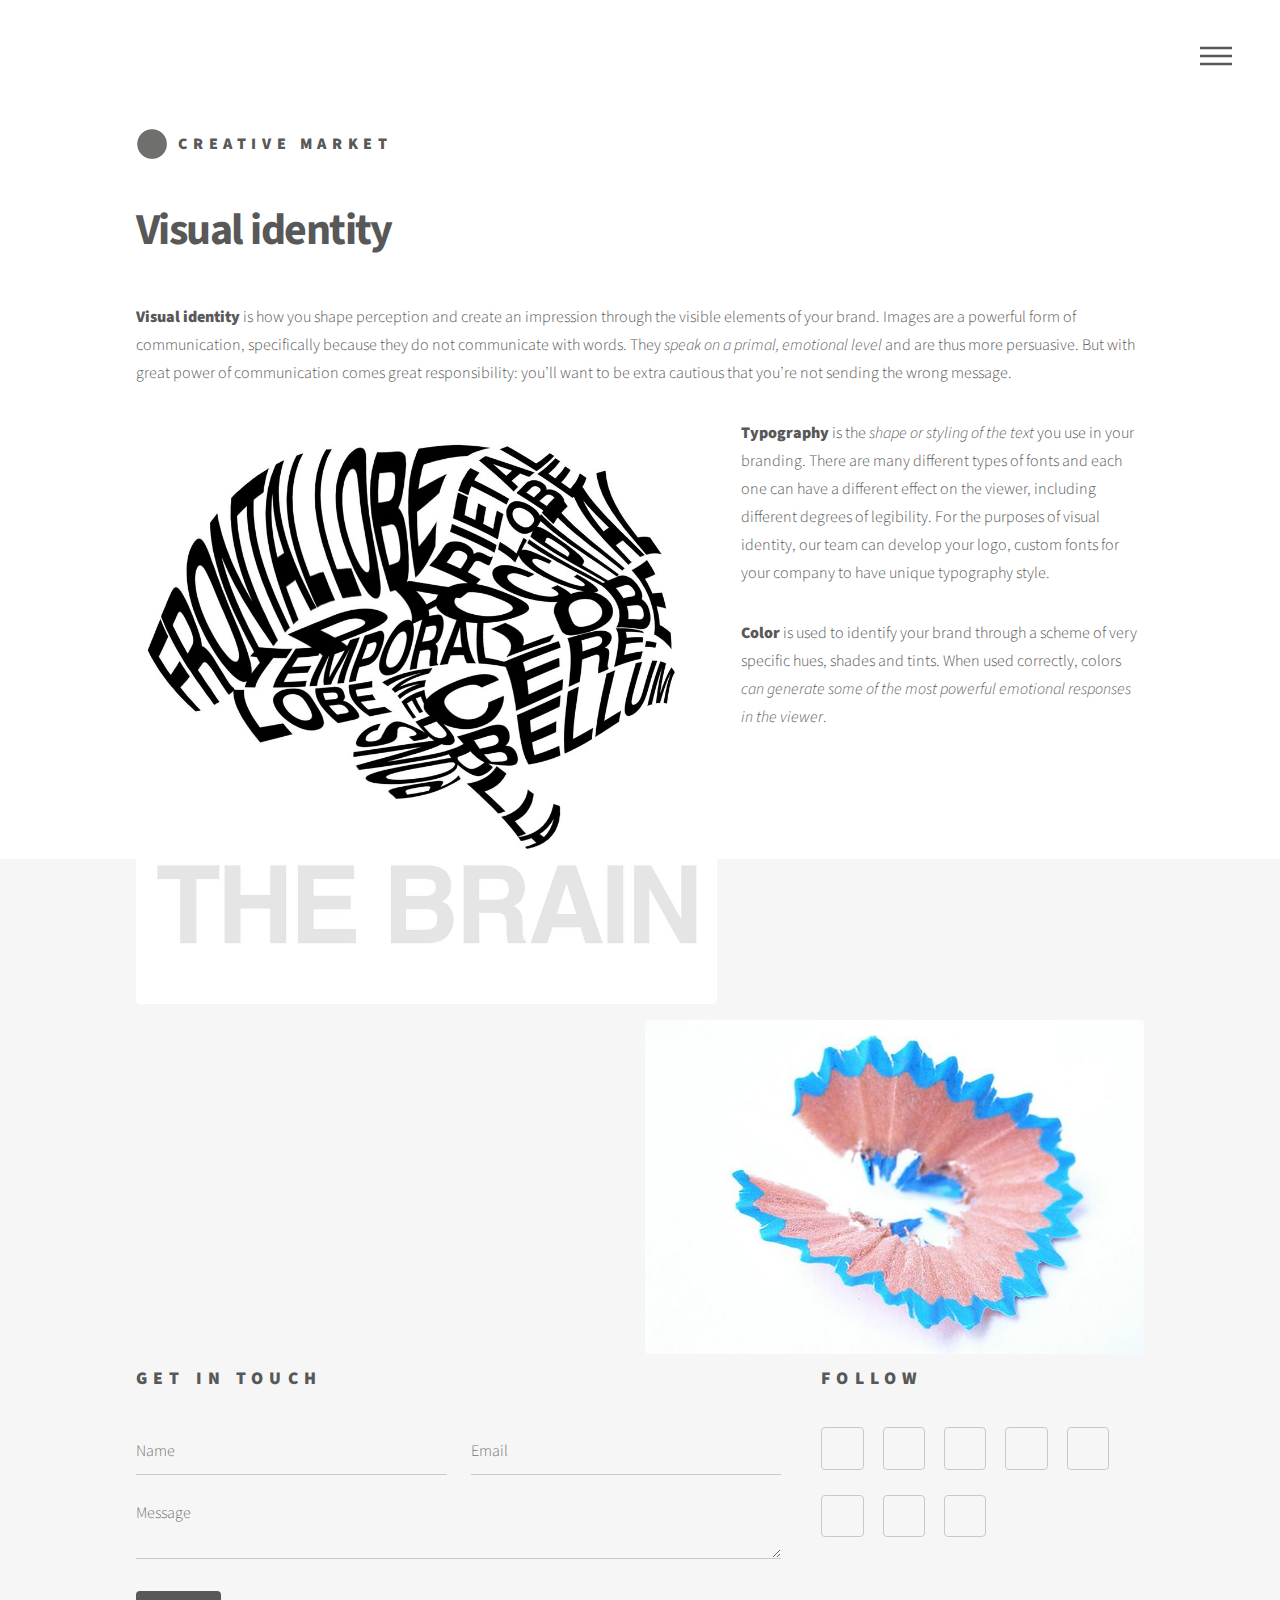
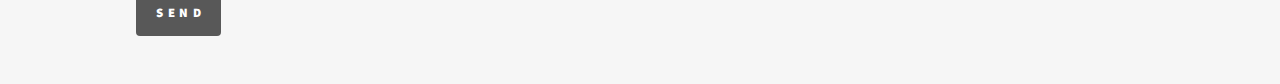
==== commit 44cb7986: "Update visual-identity.html" ====
--- a/visual-identity.html
+++ b/visual-identity.html
@@ -101,9 +101,7 @@
 									<li><a href="#" class="icon solid style2 fa-envelope"><span class="label">Email</span></a></li>
 								</ul>
 							</section>
-							<ul class="copyright">
-								<li>&copy; Untitled. All rights reserved</li><li>Design: <a>HTML5 UP</a></li>
-							</ul>
+							
 						</div>
 					</footer>
 
